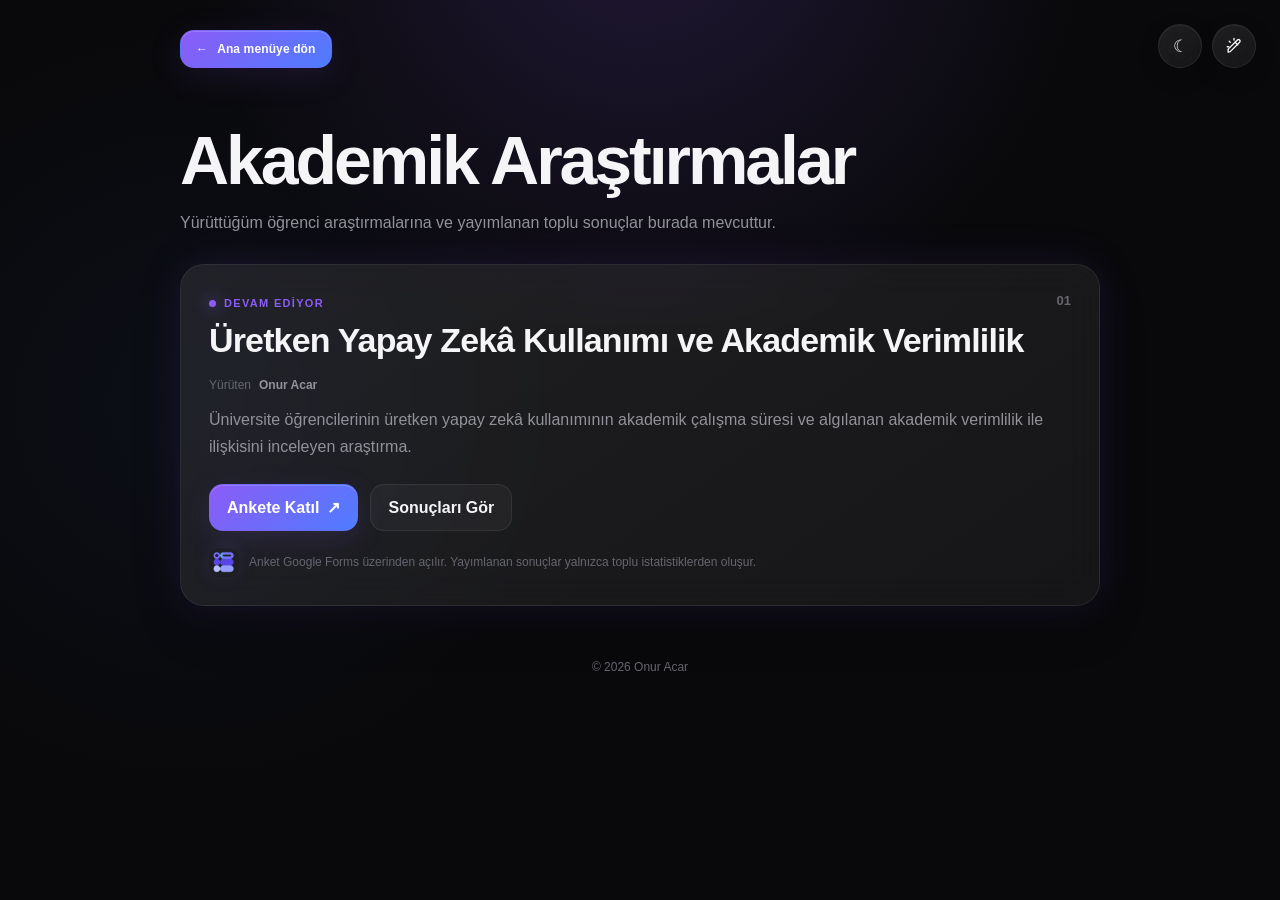
==== anket/index.html @ f10ef3a7 "Add files via upload" ====
<!doctype html>
<html lang="tr">
<head>
  <meta charset="utf-8">
  <meta name="viewport" content="width=device-width, initial-scale=1">
  <link rel="preload" as="image" href="assets/google-forms-icon.webp" fetchpriority="high">
  <meta name="description" content="Onur Acar ve öğrencilerin yürüttüğü akademik araştırmalar, anketler ve yayımlanan toplu sonuçlar.">
  <title>Araştırmalar | Onur Acar</title>
  <link rel="stylesheet" href="anket.css">
</head>
<body class="color-galaxy">
  <div class="utility-buttons" aria-label="Görünüm ayarları">
    <button id="theme-toggle" type="button" aria-label="Temayı değiştir" title="Temayı değiştir">☾</button>

    <button id="color-toggle" type="button" aria-label="Rengi özelleştir" aria-expanded="false" aria-controls="color-panel" title="Rengi özelleştir">
      <svg viewBox="0 0 24 24" fill="none" stroke="currentColor" stroke-width="1.8" stroke-linecap="round" stroke-linejoin="round" aria-hidden="true">
        <path d="M4 16.5 16.5 4a2.12 2.12 0 0 1 3 3L7 19.5 4 20l.5-3.5Z"></path>
        <path d="m13.5 7 3.5 3.5"></path>
        <path d="M5 13H3"></path>
        <path d="M7 7 5.5 5.5"></path>
        <path d="M12 4V2"></path>
      </svg>
    </button>

    <div id="color-panel" class="color-panel" aria-hidden="true">
      <p class="color-panel-title">Renk</p>

      <button class="color-option active" type="button" data-color="galaxy" aria-pressed="true">
        <span class="color-swatch galaxy"></span><span>Galaxy</span>
      </button>
      <button class="color-option" type="button" data-color="gold" aria-pressed="false">
        <span class="color-swatch gold"></span><span>Gold</span>
      </button>
      <button class="color-option" type="button" data-color="mint" aria-pressed="false">
        <span class="color-swatch mint"></span><span>Mint</span>
      </button>
      <button class="color-option" type="button" data-color="sky" aria-pressed="false">
        <span class="color-swatch sky"></span><span>Sky</span>
      </button>
    </div>
  </div>

  <main class="page">
    <a class="home-button" href="../" aria-label="Ana menüye dön">
      <span aria-hidden="true">←</span>
      <span>Ana menüye dön</span>
    </a>

    <header class="hero">
      <h1>Akademik Araştırmalar</h1>
      <p>Yürüttüğüm öğrenci araştırmalarına ve yayımlanan toplu sonuçlar burada mevcuttur.</p>
    </header>

    <section class="research-list" aria-label="Araştırmalar">
      <article class="research-card">
        <div class="card-top">
          <div class="card-heading">
            <span class="status"><span class="status-dot"></span> DEVAM EDİYOR</span>
            <h2>Üretken Yapay Zekâ Kullanımı ve Akademik Verimlilik</h2>
          </div>
          <span class="card-number" aria-label="Araştırma 01">01</span>
        </div>

        <div class="author-line">
          <span>Yürüten</span>
          <strong>Onur Acar</strong>
        </div>

        <p class="summary">
          Üniversite öğrencilerinin üretken yapay zekâ kullanımının akademik çalışma süresi
          ve algılanan akademik verimlilik ile ilişkisini inceleyen araştırma.
        </p>

        <div class="actions">
          <a class="primary" href="https://forms.gle/4nETSyzQoH3WBEiRA" target="_blank" rel="noopener noreferrer">
            Ankete Katıl <span aria-hidden="true">↗</span>
          </a>
          <a class="secondary" href="sonuclar.html">Sonuçları Gör</a>
        </div>

        <div class="note-row">
          <span class="forms-logo-wrap" aria-hidden="true">
            <img
              class="forms-logo image-reveal"
              src="assets/google-forms-icon.webp"
              alt=""
              width="24"
              height="24"
              decoding="async"
              fetchpriority="high"
              draggable="false"
            >
          </span>
          <p class="note">Anket Google Forms üzerinden açılır. Yayımlanan sonuçlar yalnızca toplu istatistiklerden oluşur.</p>
        </div>
      </article>

      <!-- Yeni araştırmacı/anket eklemek için yukarıdaki article bloğunu çoğaltıp yalnızca başlık, yürüten ve bağlantıları değiştirmen yeterli. -->
    </section>

    <footer>© 2026 Onur Acar</footer>
  </main>

  <script src="theme.js"></script>
</body>
</html>
---- anket/anket.css ----
:root {
  --background: #09090b;
  --surface: rgba(255, 255, 255, 0.035);
  --surface-hover: rgba(255, 255, 255, 0.065);
  --text: #f5f5f7;
  --text-secondary: #92929a;
  --text-muted: #66666f;
  --border: rgba(255, 255, 255, 0.075);
  --accent-1: #8b5cf6;
  --accent-2: #4f7cff;
  --accent-soft: rgba(139, 92, 246, 0.08);
  --glow-1: rgba(139, 92, 246, 0.12);
  --glow-2: rgba(79, 124, 255, 0.035);
  --shadow: rgba(0, 0, 0, 0.16);
}

body.color-galaxy { --accent-1:#8b5cf6; --accent-2:#4f7cff; --accent-soft:rgba(139,92,246,.13); --glow-1:rgba(139,92,246,.18); --glow-2:rgba(79,124,255,.05); }
body.color-gold   { --accent-1:#f5c451; --accent-2:#d89a2b; --accent-soft:rgba(245,196,81,.12); --glow-1:rgba(245,196,81,.15); --glow-2:rgba(216,154,43,.05); }
body.color-mint   { --accent-1:#54d7b0; --accent-2:#2fb7a0; --accent-soft:rgba(84,215,176,.11); --glow-1:rgba(84,215,176,.135); --glow-2:rgba(47,183,160,.05); }
body.color-sky    { --accent-1:#59b9ff; --accent-2:#3986ee; --accent-soft:rgba(89,185,255,.115); --glow-1:rgba(89,185,255,.15); --glow-2:rgba(57,134,238,.05); }

body.light-mode {
  --background: #f5f5f7;
  --surface: rgba(255,255,255,.68);
  --surface-hover: rgba(255,255,255,.88);
  --text: #17171a;
  --text-secondary: #68686f;
  --text-muted: #96969d;
  --border: rgba(0,0,0,.08);
  --shadow: rgba(0,0,0,.08);
}

* { box-sizing:border-box; }
html { scroll-behavior:smooth; }
body {
  margin:0;
  min-height:100vh;
  font-family: Inter, -apple-system, BlinkMacSystemFont, "Segoe UI", sans-serif;
  color:var(--text);
  background:
    radial-gradient(circle at 50% -10%, var(--glow-1), transparent 38%),
    radial-gradient(circle at 15% 45%, var(--glow-2), transparent 32%),
    var(--background);
  -webkit-font-smoothing:antialiased;
  transition:background-color 300ms ease, color 300ms ease;
}

a { color:inherit; }
button, a { -webkit-tap-highlight-color:transparent; }

.utility-buttons {
  position:fixed;
  top:24px;
  right:24px;
  z-index:50;
  display:flex;
  align-items:center;
  gap:10px;
}

#theme-toggle, #color-toggle {
  width:44px;
  height:44px;
  display:flex;
  align-items:center;
  justify-content:center;
  border:1px solid var(--border);
  border-radius:50%;
  background:linear-gradient(145deg, rgba(255,255,255,.055), rgba(255,255,255,.018)), var(--surface);
  color:var(--text);
  cursor:pointer;
  backdrop-filter:blur(16px);
  -webkit-backdrop-filter:blur(16px);
  box-shadow:0 8px 28px rgba(0,0,0,.08), inset 0 1px 0 rgba(255,255,255,.045);
  transition:transform 180ms ease, background 180ms ease, border-color 180ms ease, box-shadow 180ms ease;
}
#theme-toggle { font-size:17px; }
#color-toggle svg { width:18px; height:18px; display:block; }
#theme-toggle:hover, #color-toggle:hover { transform:scale(1.06); background:var(--surface-hover); box-shadow:0 10px 30px rgba(0,0,0,.12), 0 0 22px var(--accent-soft), inset 0 1px 0 rgba(255,255,255,.055); }
#theme-toggle:active, #color-toggle:active { transform:scale(.94); }

.color-panel {
  position:absolute;
  top:calc(100% + 10px);
  right:0;
  width:154px;
  padding:9px;
  border:1px solid var(--border);
  border-radius:17px;
  background:linear-gradient(145deg, rgba(255,255,255,.065), rgba(255,255,255,.02)), var(--surface);
  backdrop-filter:blur(24px) saturate(135%);
  -webkit-backdrop-filter:blur(24px) saturate(135%);
  box-shadow:0 20px 55px var(--shadow), 0 0 42px var(--accent-soft), inset 0 1px 0 rgba(255,255,255,.05);
  opacity:0;
  visibility:hidden;
  pointer-events:none;
  transform:translateY(-6px) scale(.97);
  transform-origin:top right;
  transition:opacity 170ms ease, transform 170ms cubic-bezier(.22,1,.36,1), visibility 170ms ease;
}
.color-panel.is-open { opacity:1; visibility:visible; pointer-events:auto; transform:translateY(0) scale(1); }
.color-panel-title { margin:2px 7px 7px; color:var(--text-muted); font-size:10px; font-weight:600; letter-spacing:.08em; text-transform:uppercase; }
.color-option { width:100%; display:flex; align-items:center; gap:9px; padding:8px; border:0; border-radius:11px; background:transparent; color:var(--text-secondary); font:inherit; font-size:12px; font-weight:500; cursor:pointer; text-align:left; transition:background 160ms ease, color 160ms ease, transform 160ms ease; }
.color-option:hover, .color-option.active { background:var(--surface-hover); color:var(--text); }
.color-option:hover { transform:translateX(1px); }
.color-swatch { width:13px; height:13px; flex:0 0 13px; border-radius:50%; box-shadow:inset 0 0 0 1px rgba(255,255,255,.22), 0 0 10px currentColor; }
.color-swatch.galaxy { color:#7d72ff; background:linear-gradient(135deg,#8b5cf6,#4f7cff); }
.color-swatch.gold { color:#e8ad39; background:linear-gradient(135deg,#f5c451,#d89a2b); }
.color-swatch.mint { color:#4ac7a5; background:linear-gradient(135deg,#54d7b0,#2fb7a0); }
.color-swatch.sky { color:#4ea6f5; background:linear-gradient(135deg,#59b9ff,#3986ee); }

.page { width:min(920px, calc(100% - 32px)); margin:0 auto; padding:30px 0 56px; }
.home-button {
  display:inline-flex;
  align-items:center;
  gap:9px;
  padding:11px 15px;
  margin-bottom:58px;
  border:1px solid transparent;
  border-radius:14px;
  text-decoration:none;
  font-size:12px;
  font-weight:700;
  letter-spacing:.01em;
  color:#fff;
  background:linear-gradient(135deg, var(--accent-1), var(--accent-2));
  box-shadow:0 8px 34px var(--accent-soft), inset 0 1px 0 rgba(255,255,255,.17);
  transition:transform 180ms ease, filter 180ms ease, box-shadow 180ms ease;
}
.home-button:hover { transform:translateY(-2px); filter:brightness(1.05); box-shadow:0 12px 38px var(--accent-soft), inset 0 1px 0 rgba(255,255,255,.18); }
.home-button:active { transform:translateY(0) scale(.98); }

.hero { max-width:760px; margin-bottom:28px; }
.hero.compact { margin-bottom:24px; }
.eyebrow { display:inline-block; font-size:11px; letter-spacing:.14em; color:var(--text-muted); font-weight:700; }
h1 { margin:0 0 14px; font-size:clamp(38px, 7vw, 68px); line-height:1.01; letter-spacing:-.045em; }
.hero.compact h1 { margin-top:10px; font-size:clamp(30px, 5.5vw, 48px); }
.hero p, .summary, #message { margin:0; color:var(--text-secondary); line-height:1.7; font-size:16px; }

.research-list { display:grid; gap:16px; }
.research-card, .panel, .stat-card {
  background:linear-gradient(145deg, rgba(255,255,255,.055), rgba(255,255,255,.018)), var(--surface);
  border:1px solid var(--border);
  box-shadow:0 20px 50px var(--shadow), 0 0 44px var(--accent-soft);
  backdrop-filter:blur(18px);
  -webkit-backdrop-filter:blur(18px);
  border-radius:24px;
}
body.light-mode .research-card, body.light-mode .panel, body.light-mode .stat-card {
  background:linear-gradient(145deg, rgba(255,255,255,.65), rgba(255,255,255,.35)), var(--surface);
}
.research-card { padding:28px; }
.card-top, .panel-heading { display:flex; justify-content:space-between; align-items:flex-start; gap:24px; }
.card-heading { min-width:0; }
.status, .live-badge { display:inline-flex; align-items:center; gap:8px; color:var(--accent-1); font-size:11px; font-weight:700; letter-spacing:.12em; }
.status-dot { width:7px; height:7px; border-radius:50%; background:currentColor; box-shadow:0 0 16px currentColor; }
h2 { margin:10px 0 0; font-size:clamp(24px, 4vw, 34px); line-height:1.15; letter-spacing:-.025em; }
.card-number { color:var(--text-muted); font-size:13px; font-weight:700; }
.author-line { display:flex; align-items:center; gap:8px; margin-top:18px; color:var(--text-muted); font-size:12px; }
.author-line strong { color:var(--text-secondary); font-weight:650; }
.summary { margin-top:14px; }
.actions { display:flex; gap:12px; flex-wrap:wrap; margin-top:24px; }
.primary, .secondary { display:inline-flex; align-items:center; justify-content:center; min-height:46px; padding:13px 17px; border-radius:14px; text-decoration:none; font-weight:700; border:1px solid var(--border); transition:transform 180ms ease, filter 180ms ease, background 180ms ease, border-color 180ms ease; }
.primary { gap:8px; color:#fff; background:linear-gradient(135deg, var(--accent-1), var(--accent-2)); border-color:transparent; box-shadow:0 8px 30px var(--accent-soft), inset 0 1px 0 rgba(255,255,255,.16); }
.primary:hover { transform:translateY(-2px); filter:brightness(1.04); }
.primary:active { transform:scale(.98); }
.secondary { color:var(--text); background:rgba(255,255,255,.04); }
.secondary:hover { transform:translateY(-2px); background:var(--surface-hover); }
.note { margin:16px 0 0; color:var(--text-muted); font-size:12px; line-height:1.6; }

/* ---------- Görsel yükleme ---------- */
.image-reveal {
  opacity: 0;
  visibility: hidden;
  transform: scale(.94);
  transition: opacity 280ms ease, transform 280ms cubic-bezier(.22,1,.36,1);
}

.image-reveal.is-loaded {
  opacity: 1;
  visibility: visible;
  transform: scale(1);
}

.forms-logo-wrap {
  width: 30px;
  height: 30px;
  flex: 0 0 30px;
  display: inline-flex;
  align-items: center;
  justify-content: center;
  border-radius: 9px;
  background: linear-gradient(145deg, rgba(255,255,255,.045), rgba(255,255,255,.012)), var(--tag-background);
  border: 1px solid var(--tag-border);
  box-shadow: 0 0 18px var(--accent-soft), inset 0 1px 0 rgba(255,255,255,.03);
}

.forms-logo {
  width: 22px;
  height: 22px;
  display: block;
  object-fit: contain;
}

.note-row {
  display: flex;
  align-items: center;
  gap: 10px;
  margin-top: 16px;
}

.note-row .note {
  margin: 0;
}

.stats-grid { display:grid; grid-template-columns:repeat(4,1fr); gap:12px; margin:18px 0; }
.stat-card { padding:18px; }
.stat-card span { display:block; color:var(--text-secondary); font-size:12px; line-height:1.4; }
.stat-card strong { display:block; margin-top:8px; color:var(--text); font-size:25px; letter-spacing:-.03em; }
.panel { margin-top:12px; padding:24px; }
footer { margin-top:54px; text-align:center; color:var(--text-muted); font-size:12px; }

@media (max-width:760px) {
  .page { padding-top:22px; }
  .utility-buttons { top:16px; right:16px; }
  #theme-toggle, #color-toggle { width:42px; height:42px; }
  .home-button { margin-bottom:38px; }
  .stats-grid { grid-template-columns:repeat(2,1fr); }
}
@media (max-width:500px) {
  .page { width:min(100% - 20px, 920px); }
  .home-button { font-size:12px; padding:10px 13px; }
  .research-card, .panel { padding:20px; border-radius:20px; }
  .card-top { gap:14px; }
  .card-number { display:none; }
  .actions { flex-direction:column; }
  .primary, .secondary { width:100%; }
  .stats-grid { gap:9px; }
  .stat-card { padding:15px; }
}
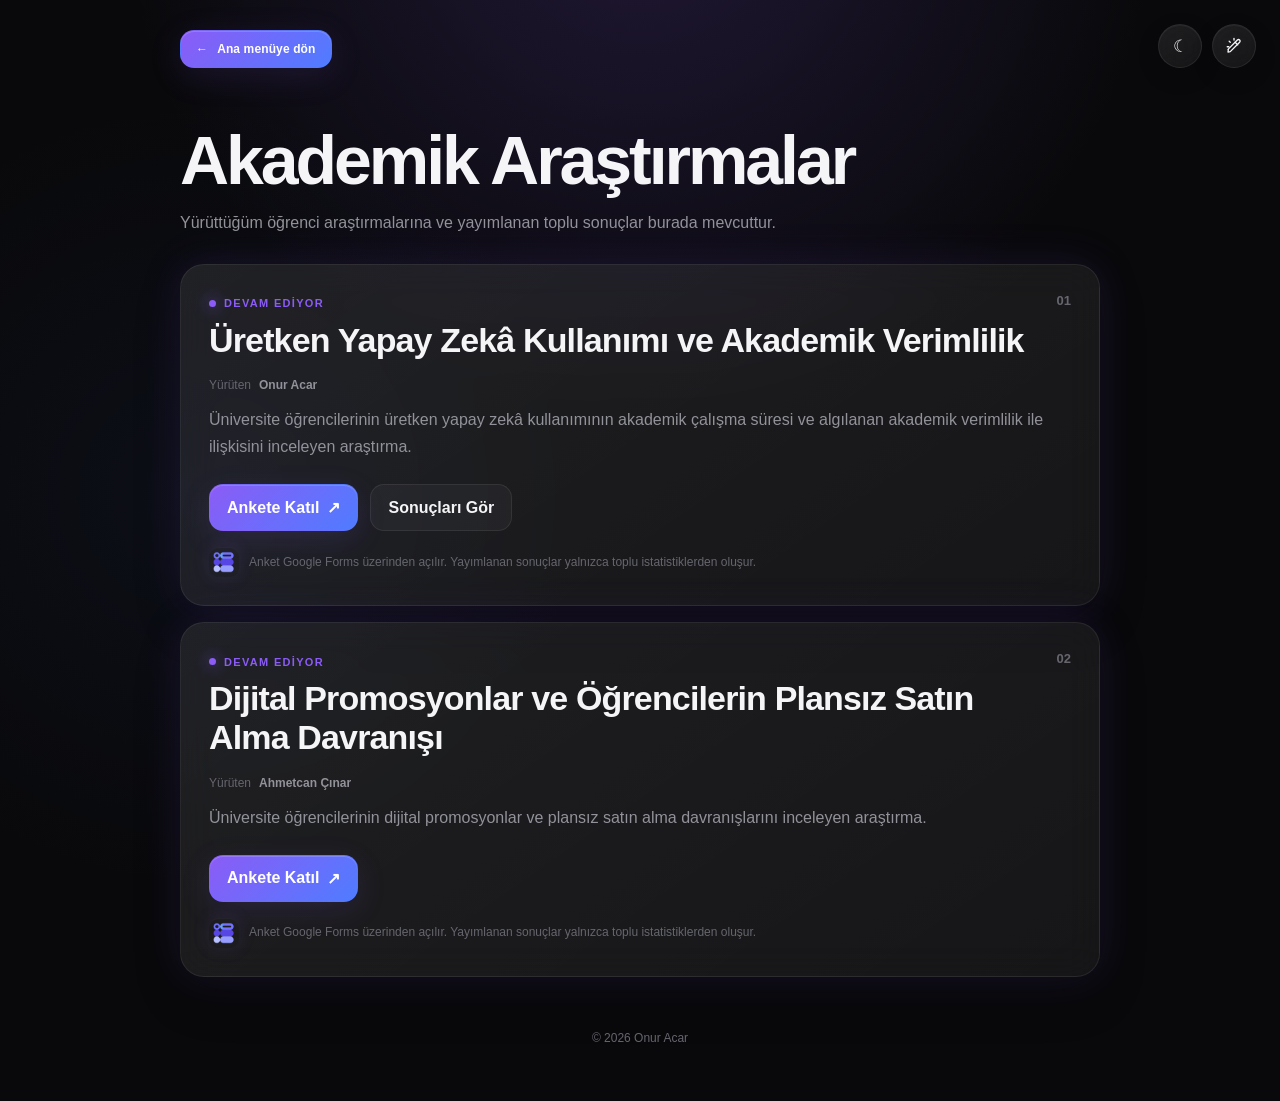
==== commit d1ab23a2: "Add files via upload" ====
--- a/anket/index.html
+++ b/anket/index.html
@@ -95,6 +95,46 @@
         </div>
       </article>
 
+      <article class="research-card">
+        <div class="card-top">
+          <div class="card-heading">
+            <span class="status"><span class="status-dot"></span> DEVAM EDİYOR</span>
+            <h2>Dijital Promosyonlar ve Öğrencilerin Plansız Satın Alma Davranışı</h2>
+          </div>
+          <span class="card-number" aria-label="Araştırma 02">02</span>
+        </div>
+
+        <div class="author-line">
+          <span>Yürüten</span>
+          <strong>Ahmetcan Çınar</strong>
+        </div>
+
+        <p class="summary">
+          Üniversite öğrencilerinin dijital promosyonlar ve plansız satın alma davranışlarını inceleyen araştırma.
+        </p>
+
+        <div class="actions">
+          <a class="primary" href="https://docs.google.com/forms/d/e/1FAIpQLSeR0_Mml-WfMYa5Q-U5GSxkglkO5zncBQR-ambrMLDYSRJJyQ/viewform" target="_blank" rel="noopener noreferrer">
+            Ankete Katıl <span aria-hidden="true">↗</span>
+          </a>
+        </div>
+
+        <div class="note-row">
+          <span class="forms-logo-wrap" aria-hidden="true">
+            <img
+              class="forms-logo image-reveal"
+              src="assets/google-forms-icon.webp"
+              alt=""
+              width="24"
+              height="24"
+              decoding="async"
+              draggable="false"
+            >
+          </span>
+          <p class="note">Anket Google Forms üzerinden açılır. Yayımlanan sonuçlar yalnızca toplu istatistiklerden oluşur.</p>
+        </div>
+      </article>
+
       <!-- Yeni araştırmacı/anket eklemek için yukarıdaki article bloğunu çoğaltıp yalnızca başlık, yürüten ve bağlantıları değiştirmen yeterli. -->
     </section>
 
--- a/anket/anket.css
+++ b/anket/anket.css
@@ -238,3 +238,85 @@
   .stats-grid { gap:9px; }
   .stat-card { padding:15px; }
 }
+
+/* ===== Ayrıntılı sonuç paneli ===== */
+.results-page { width:min(1080px, calc(100% - 40px)); }
+.results-hero { max-width:900px; }
+.eyebrow-row { display:flex; align-items:center; justify-content:space-between; gap:18px; margin-bottom:10px; }
+.results-hero h1 { font-size:clamp(38px, 6vw, 66px); margin-bottom:18px; }
+.live-badge { white-space:nowrap; }
+.primary-stats { grid-template-columns:repeat(4, 1fr); gap:14px; margin:24px 0; }
+.featured-stat { position:relative; overflow:hidden; }
+.featured-stat::after { content:""; position:absolute; width:140px; height:140px; right:-70px; bottom:-85px; border-radius:50%; background:var(--accent-soft); filter:blur(10px); pointer-events:none; }
+.stat-card small { display:block; margin-top:8px; color:var(--text-muted); font-size:11px; line-height:1.45; }
+.dashboard-grid { display:grid; grid-template-columns:repeat(2, minmax(0, 1fr)); gap:14px; }
+.wide-panel { min-width:0; }
+.dashboard-grid .wide-panel:first-child,
+.dashboard-grid .wide-panel:nth-child(2),
+.dashboard-grid .wide-panel:nth-child(3),
+.dashboard-grid .wide-panel:nth-child(4),
+.dashboard-grid .wide-panel:nth-child(5),
+.dashboard-grid .wide-panel:nth-child(6) { grid-column:span 2; }
+.panel-heading { margin-bottom:18px; }
+.panel-note { color:var(--text-muted); font-size:11px; }
+.privacy-notice { margin-bottom:16px; padding:11px 13px; border:1px solid var(--tag-border); border-radius:13px; background:rgba(255,255,255,.025); color:var(--text-muted); font-size:11px; line-height:1.55; }
+.distribution-grid { display:grid; grid-template-columns:repeat(2, minmax(0,1fr)); gap:12px; }
+.distribution-card, .insight-card { padding:16px; border:1px solid var(--tag-border); border-radius:17px; background:linear-gradient(145deg, rgba(255,255,255,.035), rgba(255,255,255,.01)), var(--tag-background); }
+.distribution-title { margin-bottom:13px; color:var(--text); font-size:13px; font-weight:650; }
+.bar-row + .bar-row { margin-top:12px; }
+.bar-label, .chart-meta { display:flex; justify-content:space-between; align-items:flex-start; gap:12px; color:var(--text-secondary); font-size:12px; line-height:1.45; }
+.bar-label strong, .chart-meta strong { color:var(--text); font-weight:650; white-space:nowrap; }
+.bar-track, .chart-track { width:100%; height:7px; margin-top:6px; overflow:hidden; border-radius:999px; background:rgba(255,255,255,.055); }
+.bar-track span, .chart-track span { display:block; height:100%; border-radius:inherit; background:linear-gradient(90deg, var(--accent-1), var(--accent-2)); box-shadow:0 0 14px var(--accent-soft); }
+.insight-cards { display:grid; grid-template-columns:repeat(3, minmax(0,1fr)); gap:12px; margin-bottom:12px; }
+.insight-card span { display:block; color:var(--text-muted); font-size:11px; }
+.insight-card strong { display:block; margin-top:7px; color:var(--text); font-size:15px; line-height:1.35; }
+.chart-list { display:grid; gap:15px; }
+.chart-row { padding:11px 13px 12px; border:1px solid var(--tag-border); border-radius:15px; background:rgba(255,255,255,.018); }
+.likert-row .chart-track { height:8px; }
+.time .chart-track span { background:linear-gradient(90deg, var(--accent-2), var(--accent-1)); }
+.score-summary { display:flex; align-items:center; gap:18px; padding:15px; margin-bottom:16px; border:1px solid var(--tag-border); border-radius:18px; background:rgba(255,255,255,.018); }
+.score-summary strong { display:block; color:var(--text); font-size:14px; }
+.score-summary p { margin:5px 0 0; color:var(--text-secondary); font-size:12px; line-height:1.5; }
+.score-ring { --score:0%; width:82px; height:82px; flex:0 0 82px; display:grid; place-items:center; position:relative; border-radius:50%; background:conic-gradient(var(--accent-1) var(--score), rgba(255,255,255,.07) 0); box-shadow:0 0 28px var(--accent-soft); font-weight:750; }
+.score-ring::before { content:""; position:absolute; inset:7px; border-radius:50%; background:var(--background); }
+.score-ring > * { position:relative; z-index:1; }
+.score-ring span { font-size:20px; }
+.score-ring small { margin-left:2px; font-size:10px; color:var(--text-muted); }
+.locked-card { grid-column:1 / -1; padding:24px; text-align:center; border:1px dashed var(--border); border-radius:18px; background:rgba(255,255,255,.018); }
+.locked-card .lock-icon { width:34px; height:34px; display:grid; place-items:center; margin:0 auto 10px; border-radius:50%; background:var(--accent-soft); color:var(--accent-1); font-size:18px; }
+.locked-card strong { display:block; color:var(--text); font-size:13px; }
+.locked-card p { max-width:560px; margin:6px auto 0; color:var(--text-muted); font-size:11px; line-height:1.55; }
+.compact-lock { text-align:left; padding:18px; }
+.compact-lock strong, .compact-lock p { margin-left:0; max-width:none; }
+.panel-footnote { margin:15px 0 0; color:var(--text-muted); font-size:11px; line-height:1.55; }
+.methodology-panel { margin-top:14px; }
+.methodology-grid { display:grid; grid-template-columns:repeat(3, 1fr); gap:10px; margin-top:17px; }
+.methodology-grid > div { padding:14px; border:1px solid var(--tag-border); border-radius:15px; background:rgba(255,255,255,.018); }
+.methodology-grid span { display:block; color:var(--text-muted); font-size:10px; }
+.methodology-grid strong { display:block; margin-top:5px; color:var(--text-secondary); font-size:12px; line-height:1.35; }
+
+@media (max-width:900px) {
+  .results-page { width:min(100% - 28px, 1080px); }
+  .primary-stats { grid-template-columns:repeat(2,1fr); }
+}
+@media (max-width:700px) {
+  .dashboard-grid, .distribution-grid { grid-template-columns:1fr; }
+  .dashboard-grid .wide-panel:first-child,
+  .dashboard-grid .wide-panel:nth-child(2),
+  .dashboard-grid .wide-panel:nth-child(3),
+  .dashboard-grid .wide-panel:nth-child(4),
+  .dashboard-grid .wide-panel:nth-child(5),
+  .dashboard-grid .wide-panel:nth-child(6) { grid-column:span 1; }
+  .insight-cards, .methodology-grid { grid-template-columns:1fr; }
+  .eyebrow-row { align-items:flex-start; flex-direction:column; }
+  .primary-stats { gap:9px; }
+}
+@media (max-width:500px) {
+  .results-page { width:calc(100% - 20px); }
+  .results-hero h1 { font-size:34px; }
+  .primary-stats { grid-template-columns:repeat(2,1fr); }
+  .stat-card strong { font-size:21px; }
+  .distribution-card, .insight-card, .chart-row { padding:14px; }
+  .score-summary { align-items:flex-start; }
+}
